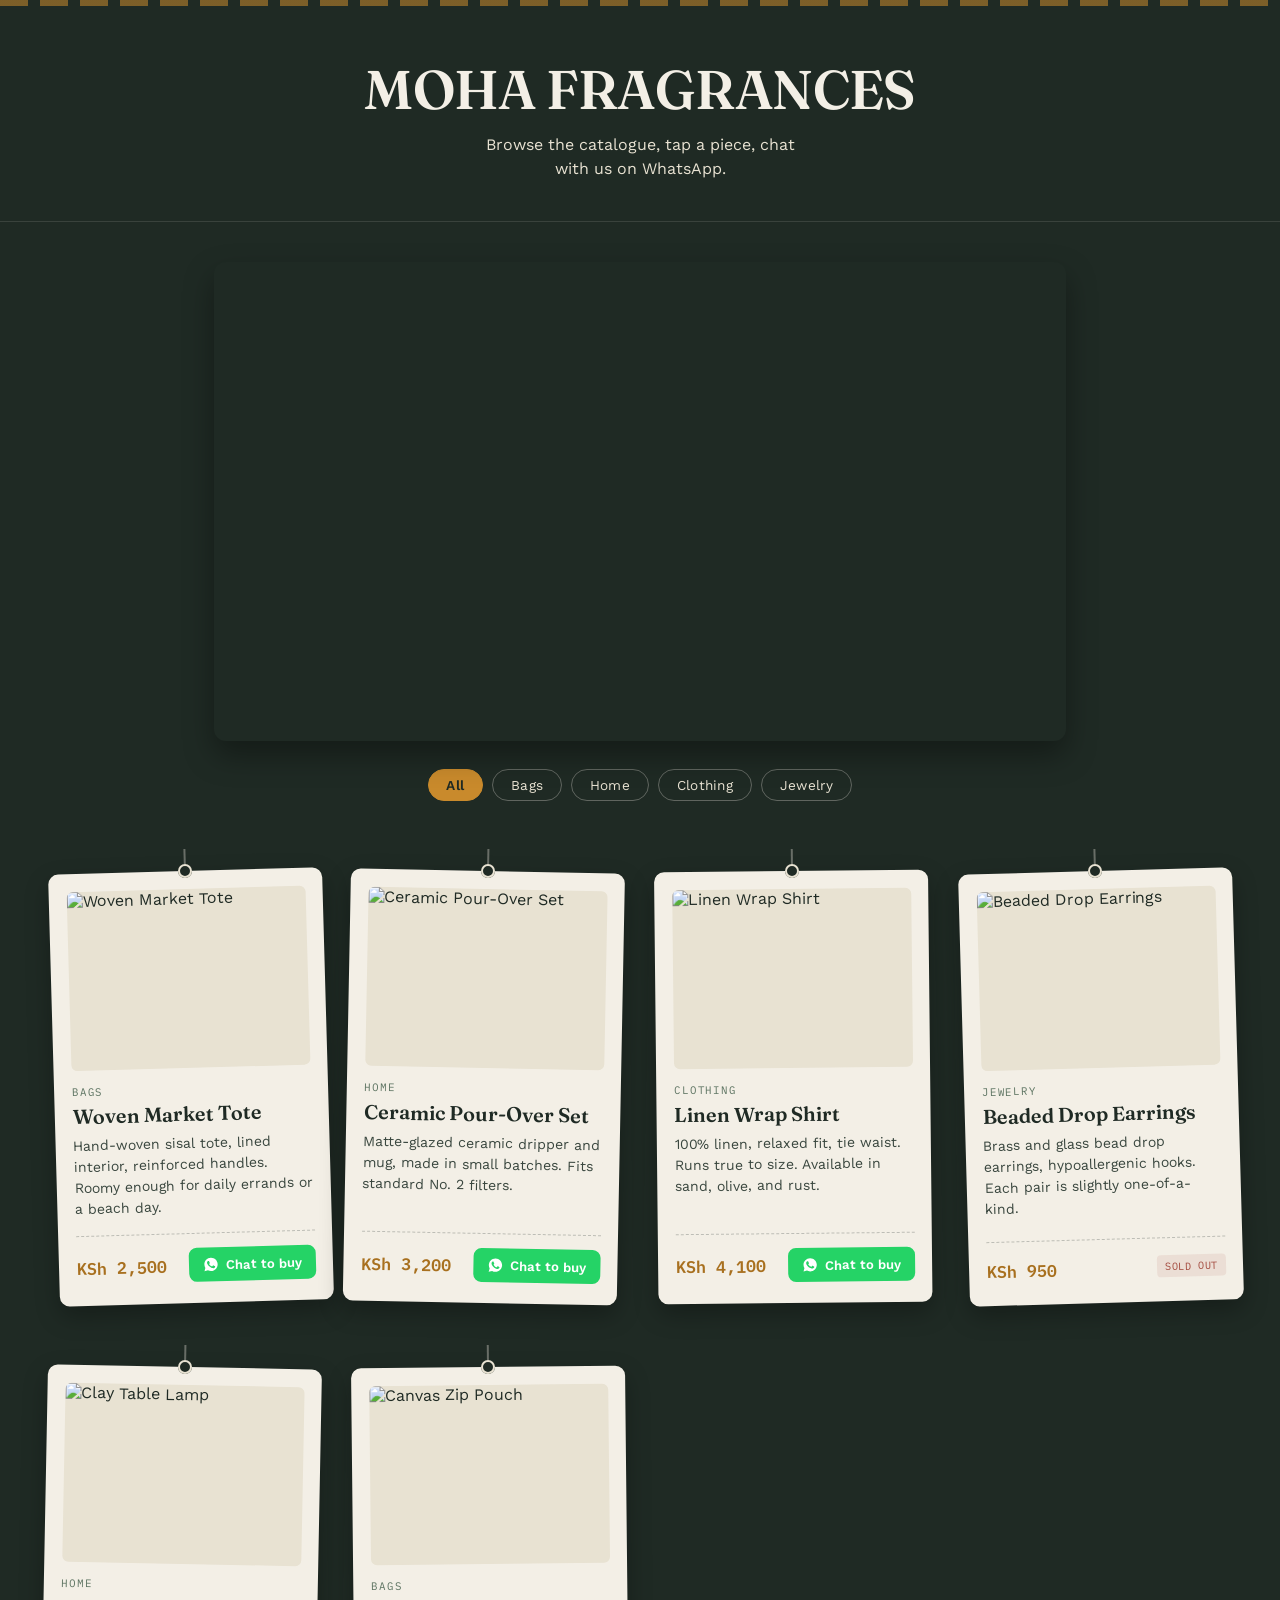
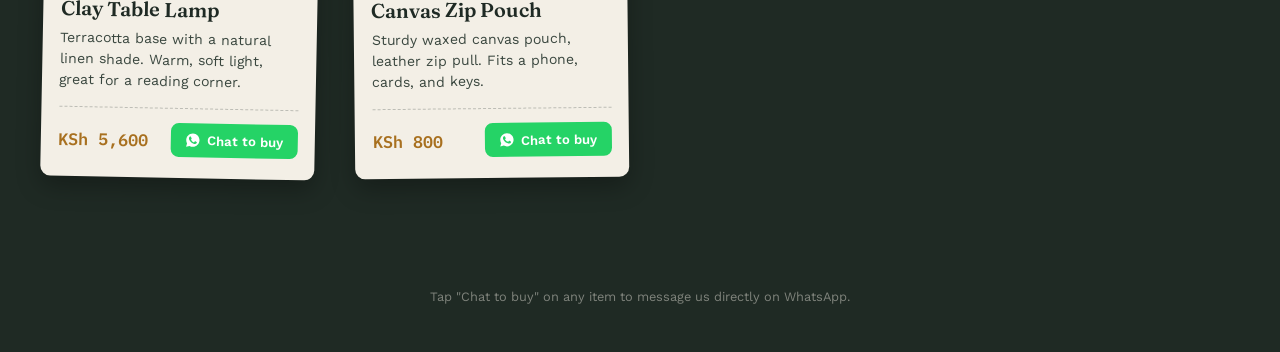
==== index.html @ d9310106 "Update product description" ====
<!DOCTYPE html>
<html lang="en">
<head>
<meta charset="UTF-8" />
<meta name="viewport" content="width=device-width, initial-scale=1.0" />
<title>Catalogue</title>
<link rel="preconnect" href="https://fonts.googleapis.com">
<link href="https://fonts.googleapis.com/css2?family=Fraunces:opsz,wght@9..144,500;9..144,600;9..144,700&family=Work+Sans:wght@400;500;600&family=IBM+Plex+Mono:wght@500;600&display=swap" rel="stylesheet">
<link rel="stylesheet" href="style.css" />
</head>
<body>

  <header class="site-header">
    <h1 class="shop-name" id="shop-name">Shop Name</h1>
    <p class="shop-tagline" id="shop-tagline">Tagline goes here.</p>
  </header>

  <!-- PROMO VIDEO
       Replace YOUR_VIDEO_ID below with your own YouTube video ID.
       Example: if your video URL is https://youtube.com/watch?v=AbC123xyz
       then YOUR_VIDEO_ID is AbC123xyz
       Delete this whole <section> block if you don't want a video. -->
  <section class="promo-video">
    <div class="promo-video-frame">
      <iframe
        src="https://youtube.com/shorts/uyvBPEwo8Z0?si=j4jI0KyuWZogmEG6"
        title="Shop promo video"
        frameborder="0"
        allow="accelerometer; autoplay; clipboard-write; encrypted-media; gyroscope; picture-in-picture"
        allowfullscreen>
      </iframe>
    </div>
  </section>

  <nav class="filter-bar" id="filter-bar" aria-label="Filter by category"></nav>

  <main class="catalogue" id="catalogue" aria-live="polite"></main>

  <footer class="site-footer">
    Tap "Chat to buy" on any item to message us directly on WhatsApp.
  </footer>

  <script src="products.js"></script>
  <script src="script.js"></script>
</body>
</html>
---- style.css ----
/* ---------- Design tokens ---------- */
:root{
  --ink: #1F2A24;        /* deep forest-ink background */
  --ink-soft: #3A473F;
  --paper: #F3EFE6;      /* warm paper card */
  --paper-dim: #E8E2D2;
  --moss: #5C7361;       /* muted secondary */
  --ochre: #C98A2C;      /* accent — price / highlights */
  --ochre-dark: #A8701F;
  --whatsapp: #25D366;   /* reserved ONLY for the chat action */
  --whatsapp-dark: #1DA851;
  --ring: #E6C56B;

  --font-display: "Fraunces", Georgia, serif;
  --font-body: "Work Sans", system-ui, sans-serif;
  --font-mono: "IBM Plex Mono", "Courier New", monospace;
}

*{ box-sizing: border-box; }

html, body{
  margin:0;
  padding:0;
  background: var(--ink);
  color: var(--paper);
  font-family: var(--font-body);
  -webkit-font-smoothing: antialiased;
}

img{ max-width:100%; display:block; }

a{ color:inherit; }

button{ font-family: inherit; cursor:pointer; }

/* ---------- Header ---------- */
.site-header{
  padding: 3.5rem 1.5rem 2.5rem;
  text-align:center;
  position: relative;
  border-bottom: 1px solid rgba(243,239,230,0.12);
}

.site-header::before{
  content:"";
  position:absolute;
  top:0; left:0; right:0;
  height:6px;
  background: repeating-linear-gradient(
    90deg,
    var(--ochre) 0 28px,
    transparent 28px 40px
  );
  opacity:0.55;
}

.shop-name{
  font-family: var(--font-display);
  font-optical-sizing: auto;
  font-weight: 600;
  font-size: clamp(2.2rem, 5vw, 3.4rem);
  margin: 0 0 0.6rem;
  letter-spacing: -0.01em;
}

.shop-tagline{
  font-size: 1rem;
  color: var(--paper-dim);
  max-width: 34ch;
  margin: 0 auto;
  line-height: 1.5;
}

/* ---------- Promo video ---------- */
.promo-video{
  max-width: 900px;
  margin: 2.5rem auto 0;
  padding: 0 1.5rem;
}

.promo-video-frame{
  position: relative;
  width: 100%;
  padding-top: 56.25%; /* 16:9 aspect ratio */
  border-radius: 12px;
  overflow: hidden;
  box-shadow: 0 14px 30px rgba(0,0,0,0.35);
}

.promo-video-frame iframe{
  position: absolute;
  top:0; left:0;
  width:100%;
  height:100%;
  border:0;
}

/* ---------- Filter bar ---------- */
.filter-bar{
  display:flex;
  flex-wrap:wrap;
  gap: 0.6rem;
  justify-content:center;
  padding: 1.75rem 1.5rem 0.5rem;
}

.filter-chip{
  background: transparent;
  border: 1px solid rgba(243,239,230,0.3);
  color: var(--paper-dim);
  padding: 0.45rem 1.1rem;
  border-radius: 999px;
  font-size: 0.85rem;
  letter-spacing: 0.02em;
  transition: all 0.15s ease;
}

.filter-chip:hover{
  border-color: var(--ochre);
  color: var(--paper);
}

.filter-chip.active{
  background: var(--ochre);
  border-color: var(--ochre);
  color: var(--ink);
  font-weight: 600;
}

/* ---------- Catalogue grid ---------- */
.catalogue{
  display:grid;
  grid-template-columns: repeat(auto-fill, minmax(260px, 1fr));
  gap: 2.6rem 1.8rem;
  padding: 2.5rem clamp(1.2rem, 4vw, 3rem) 5rem;
  max-width: 1300px;
  margin: 0 auto;
}

/* ---------- Product card = hang tag ---------- */
.tag-wrap{
  position: relative;
  padding-top: 22px; /* room for the string */
}

.tag-string{
  position:absolute;
  top:0; left:50%;
  width:2px;
  height:22px;
  background: rgba(243,239,230,0.35);
  transform: translateX(-50%) rotate(var(--tilt, 0deg));
  transform-origin: bottom center;
}

.product-card{
  background: var(--paper);
  color: var(--ink);
  border-radius: 10px;
  padding: 1.1rem 1.1rem 1.3rem;
  transform: rotate(var(--tilt, 0deg));
  transform-origin: top center;
  box-shadow: 0 10px 24px rgba(0,0,0,0.28);
  transition: transform 0.25s ease, box-shadow 0.25s ease;
  display:flex;
  flex-direction:column;
  height:100%;
}

.tag-wrap:nth-child(3n+1){ --tilt: -1.6deg; }
.tag-wrap:nth-child(3n+2){ --tilt: 1.1deg; }
.tag-wrap:nth-child(3n+3){ --tilt: -0.6deg; }

.product-card:hover{
  transform: rotate(0deg) translateY(-4px);
  box-shadow: 0 16px 32px rgba(0,0,0,0.34);
}

.punch-hole{
  position:absolute;
  top: 22px;
  left:50%;
  transform: translate(-50%, -50%);
  width:14px; height:14px;
  background: var(--ink);
  border-radius:50%;
  box-shadow: inset 0 0 0 2px var(--paper-dim);
  z-index:2;
}

.product-image{
  width:100%;
  aspect-ratio: 4/3;
  object-fit: cover;
  border-radius: 6px;
  margin-bottom: 0.9rem;
  background: var(--paper-dim);
}

.product-category{
  font-family: var(--font-mono);
  font-size: 0.68rem;
  letter-spacing: 0.08em;
  text-transform: uppercase;
  color: var(--moss);
  margin-bottom: 0.3rem;
}

.product-name{
  font-family: var(--font-display);
  font-weight: 600;
  font-size: 1.25rem;
  margin: 0 0 0.4rem;
  line-height:1.25;
}

.product-desc{
  font-size: 0.88rem;
  color: var(--ink-soft);
  line-height: 1.5;
  margin: 0 0 1rem;
  flex-grow:1;
}

.product-footer{
  display:flex;
  align-items:center;
  justify-content:space-between;
  gap: 0.6rem;
  border-top: 1px dashed rgba(31,42,36,0.25);
  padding-top: 0.9rem;
}

.product-price{
  font-family: var(--font-mono);
  font-size: 1.05rem;
  font-weight: 600;
  color: var(--ochre-dark);
}

.out-of-stock-badge{
  font-family: var(--font-mono);
  font-size: 0.65rem;
  letter-spacing: 0.06em;
  text-transform: uppercase;
  color: #A34A3E;
  background: rgba(163,74,62,0.1);
  padding: 0.25rem 0.5rem;
  border-radius: 4px;
}

.chat-btn{
  display:inline-flex;
  align-items:center;
  gap: 0.4rem;
  background: var(--whatsapp);
  color: #fff;
  border:none;
  padding: 0.55rem 0.9rem;
  border-radius: 8px;
  font-size: 0.82rem;
  font-weight: 600;
  transition: background 0.15s ease, transform 0.1s ease;
  text-decoration:none;
}

.chat-btn:hover{ background: var(--whatsapp-dark); }
.chat-btn:active{ transform: scale(0.97); }

.chat-btn.disabled{
  background: var(--paper-dim);
  color: var(--ink-soft);
  pointer-events:none;
}

.chat-btn svg{ width:16px; height:16px; flex-shrink:0; }

/* ---------- Empty state ---------- */
.empty-state{
  text-align:center;
  padding: 4rem 1rem;
  color: var(--paper-dim);
  font-family: var(--font-body);
  grid-column: 1 / -1;
}

/* ---------- Footer ---------- */
.site-footer{
  text-align:center;
  padding: 2rem 1rem 3rem;
  color: rgba(243,239,230,0.45);
  font-size: 0.8rem;
}

/* ---------- Accessibility ---------- */
a:focus-visible, button:focus-visible{
  outline: 2px solid var(--ring);
  outline-offset: 2px;
}

@media (prefers-reduced-motion: reduce){
  .product-card{ transition:none; }
}
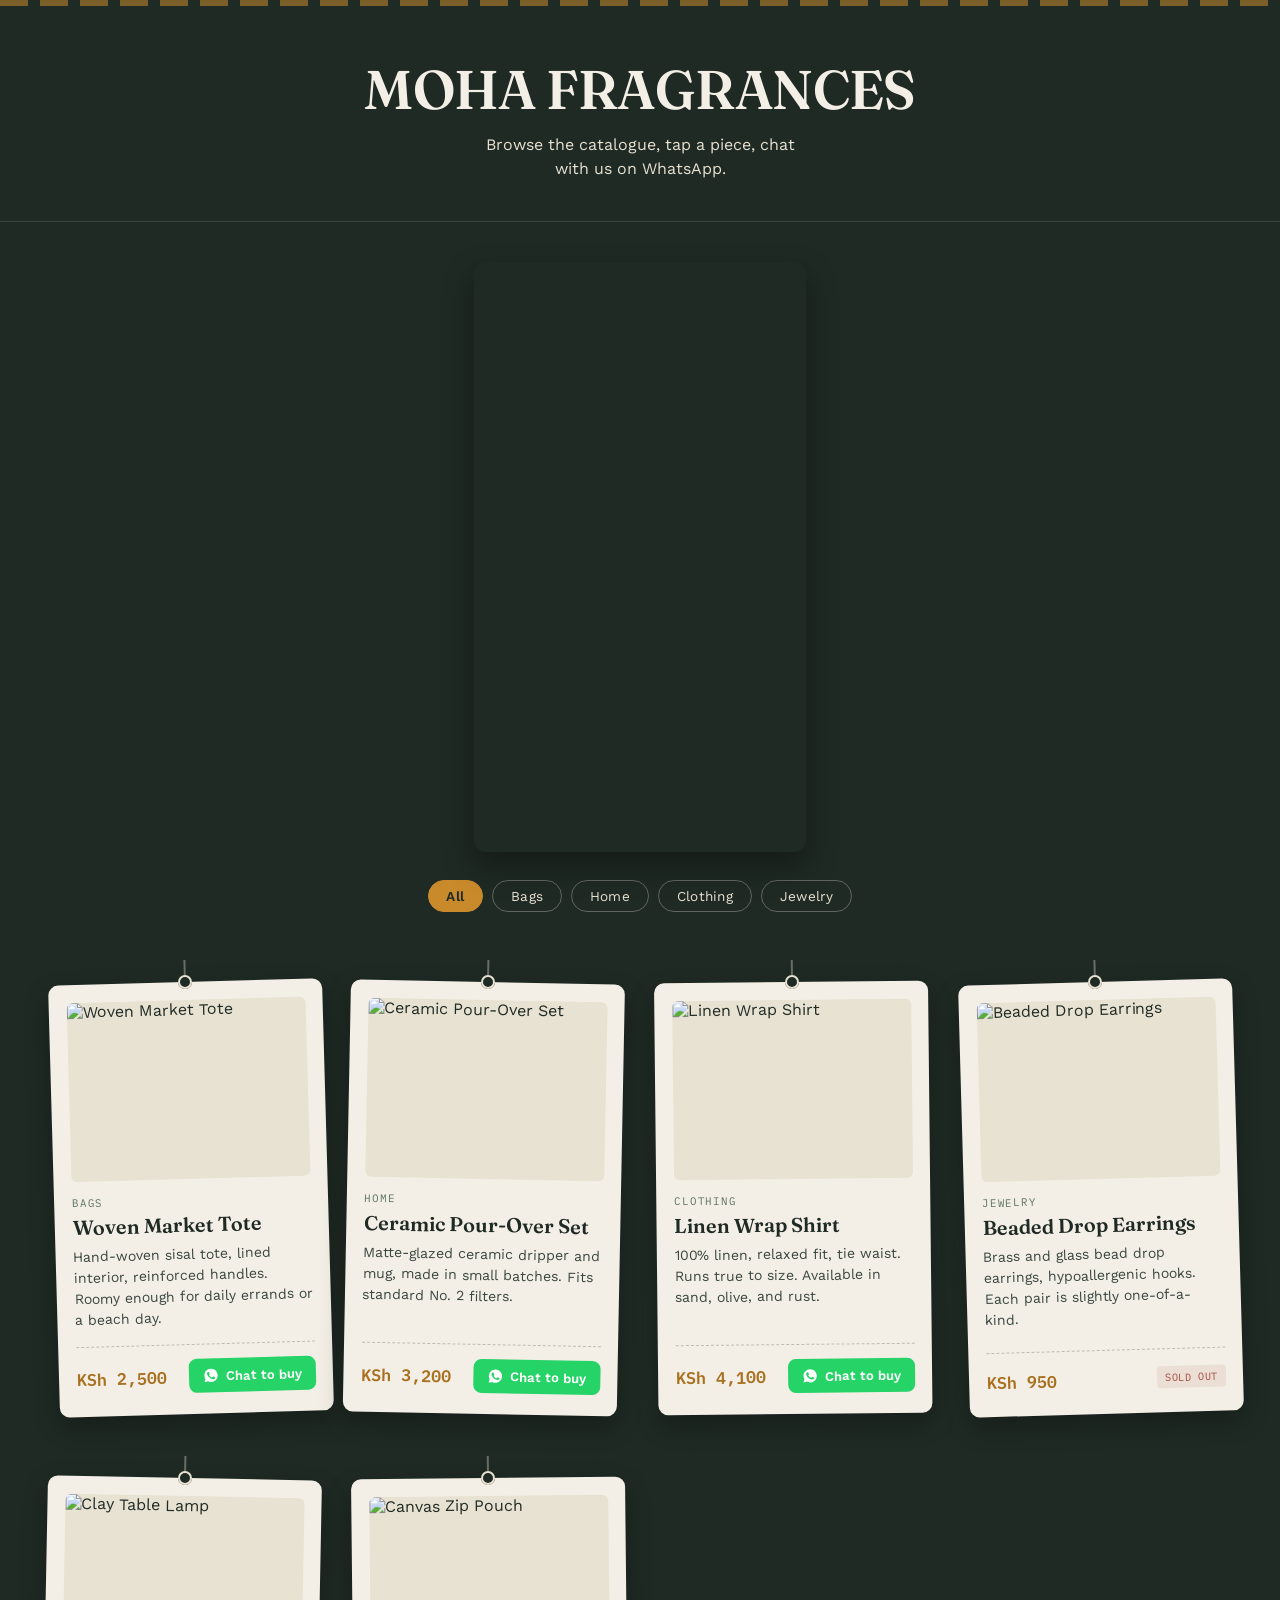
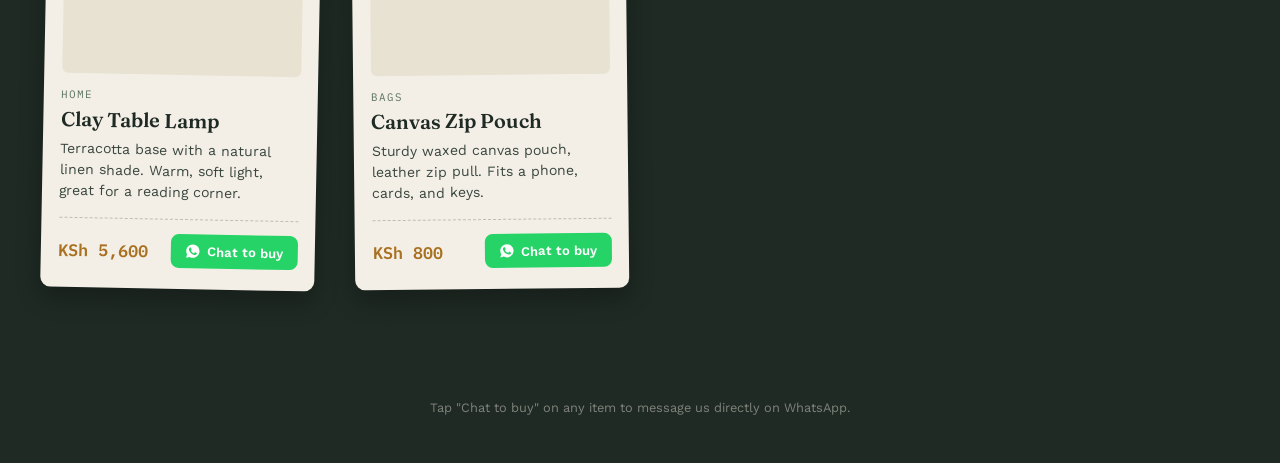
==== commit ac278ef8: "Autoplay muted looping video" ====
--- a/index.html
+++ b/index.html
@@ -23,7 +23,7 @@
   <section class="promo-video">
     <div class="promo-video-frame">
       <iframe
-        src="https://youtube.com/shorts/uyvBPEwo8Z0?si=j4jI0KyuWZogmEG6"
+        src="https://www.youtube.com/embed/uyvBPEwo8Z0?autoplay=1&mute=1&loop=1&playlist=uyvBPEwo8Z0&controls=0&showinfo=0&modestbranding=1&rel=0&playsinline=1"
         title="Shop promo video"
         frameborder="0"
         allow="accelerometer; autoplay; clipboard-write; encrypted-media; gyroscope; picture-in-picture"
--- a/style.css
+++ b/style.css
@@ -73,7 +73,7 @@
 
 /* ---------- Promo video ---------- */
 .promo-video{
-  max-width: 900px;
+  max-width: 380px;
   margin: 2.5rem auto 0;
   padding: 0 1.5rem;
 }
@@ -81,7 +81,7 @@
 .promo-video-frame{
   position: relative;
   width: 100%;
-  padding-top: 56.25%; /* 16:9 aspect ratio */
+  padding-top: 177.77%; /* 9:16 portrait ratio, for vertical Shorts video */
   border-radius: 12px;
   overflow: hidden;
   box-shadow: 0 14px 30px rgba(0,0,0,0.35);
@@ -93,6 +93,7 @@
   width:100%;
   height:100%;
   border:0;
+  pointer-events: none; /* prevents clicks from opening YouTube / showing controls */
 }
 
 /* ---------- Filter bar ---------- */
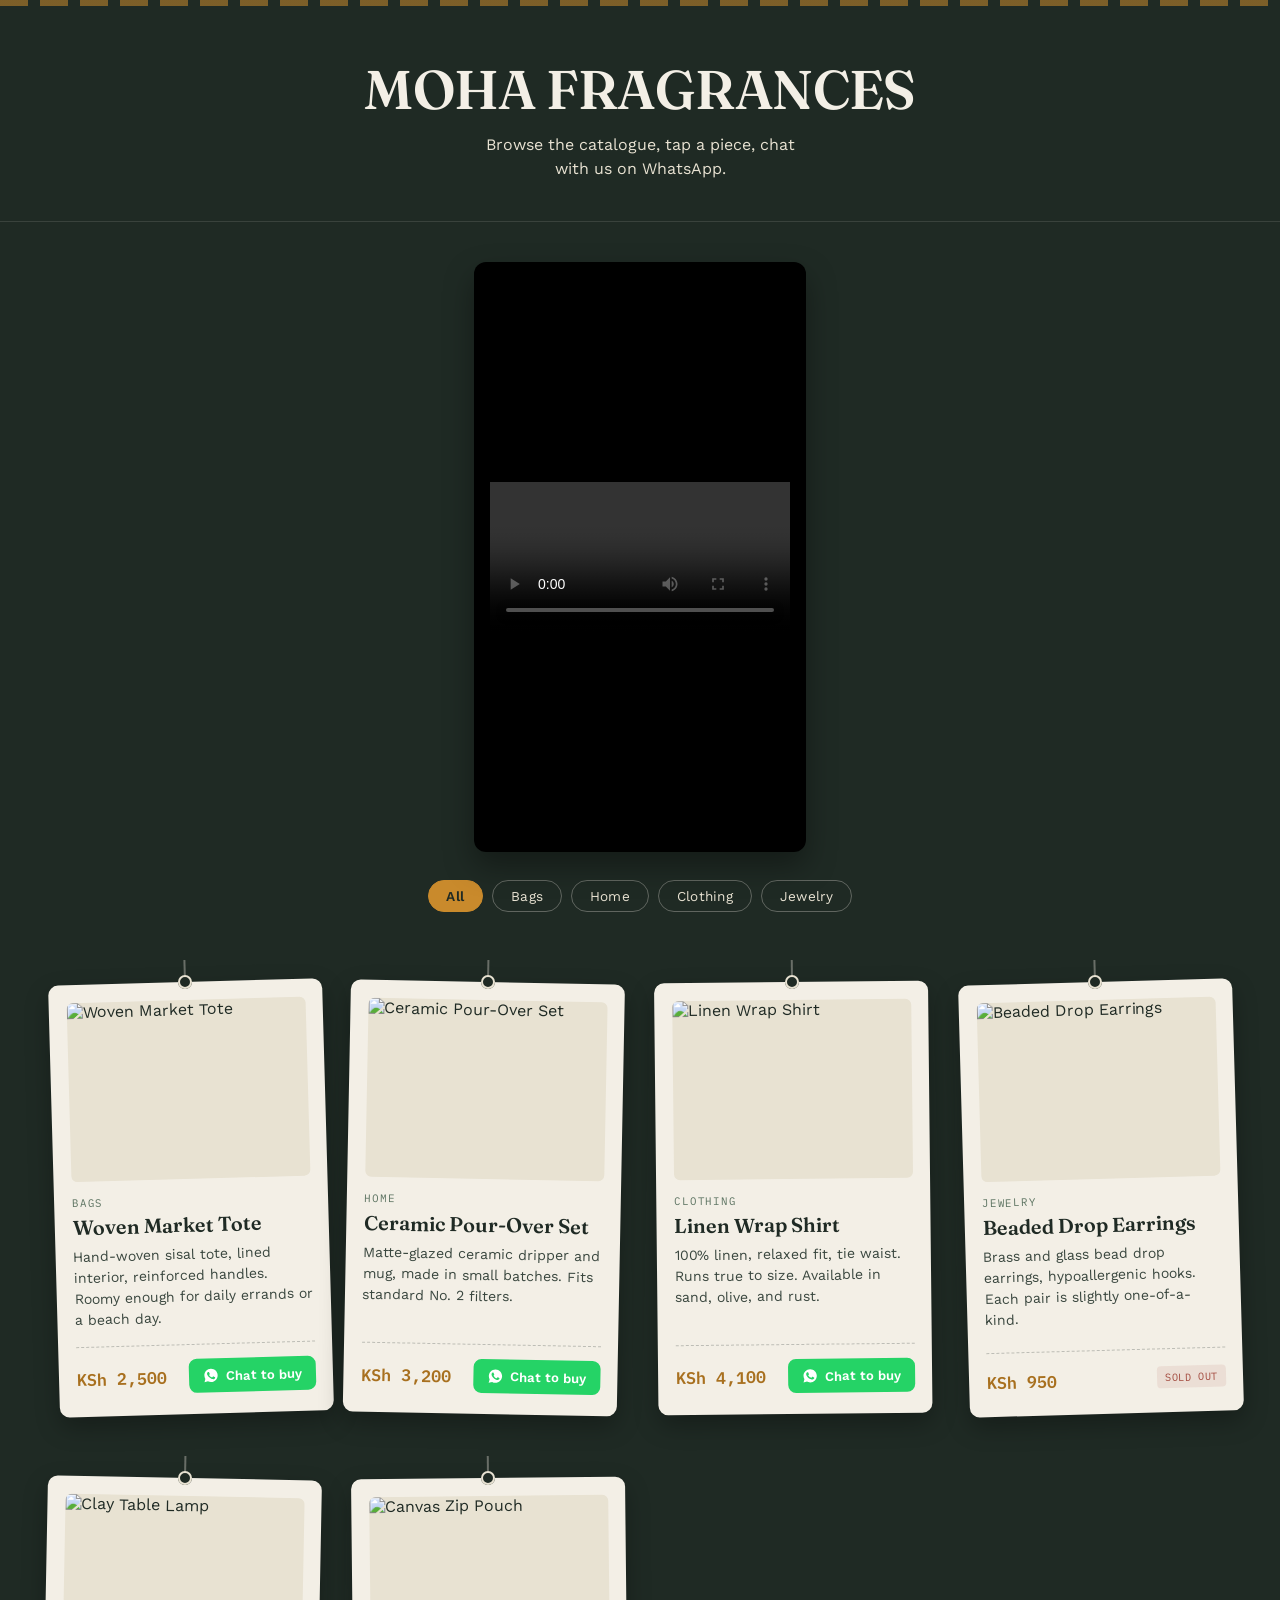
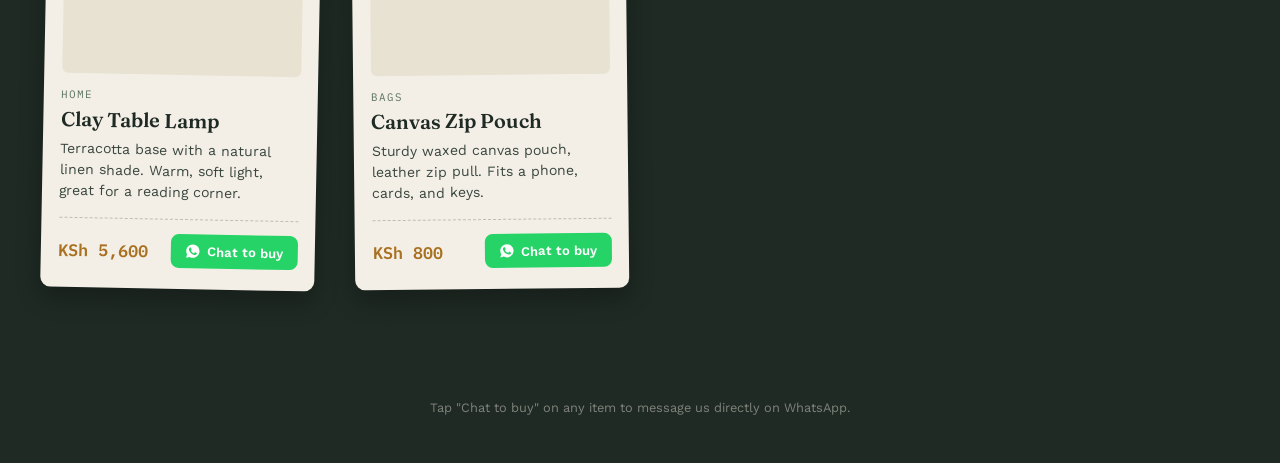
==== commit b26b1628: "Autoplay muted looping video" ====
--- a/index.html
+++ b/index.html
@@ -23,7 +23,7 @@
   <section class="promo-video">
     <div class="promo-video-frame">
       <iframe
-        src="https://www.youtube.com/embed/uyvBPEwo8Z0?autoplay=1&mute=1&loop=1&playlist=uyvBPEwo8Z0&controls=0&showinfo=0&modestbranding=1&rel=0&playsinline=1"
+        src="videos/WhatsApp Video 2026-09-01 at 09.18.30.mp4"
         title="Shop promo video"
         frameborder="0"
         allow="accelerometer; autoplay; clipboard-write; encrypted-media; gyroscope; picture-in-picture"
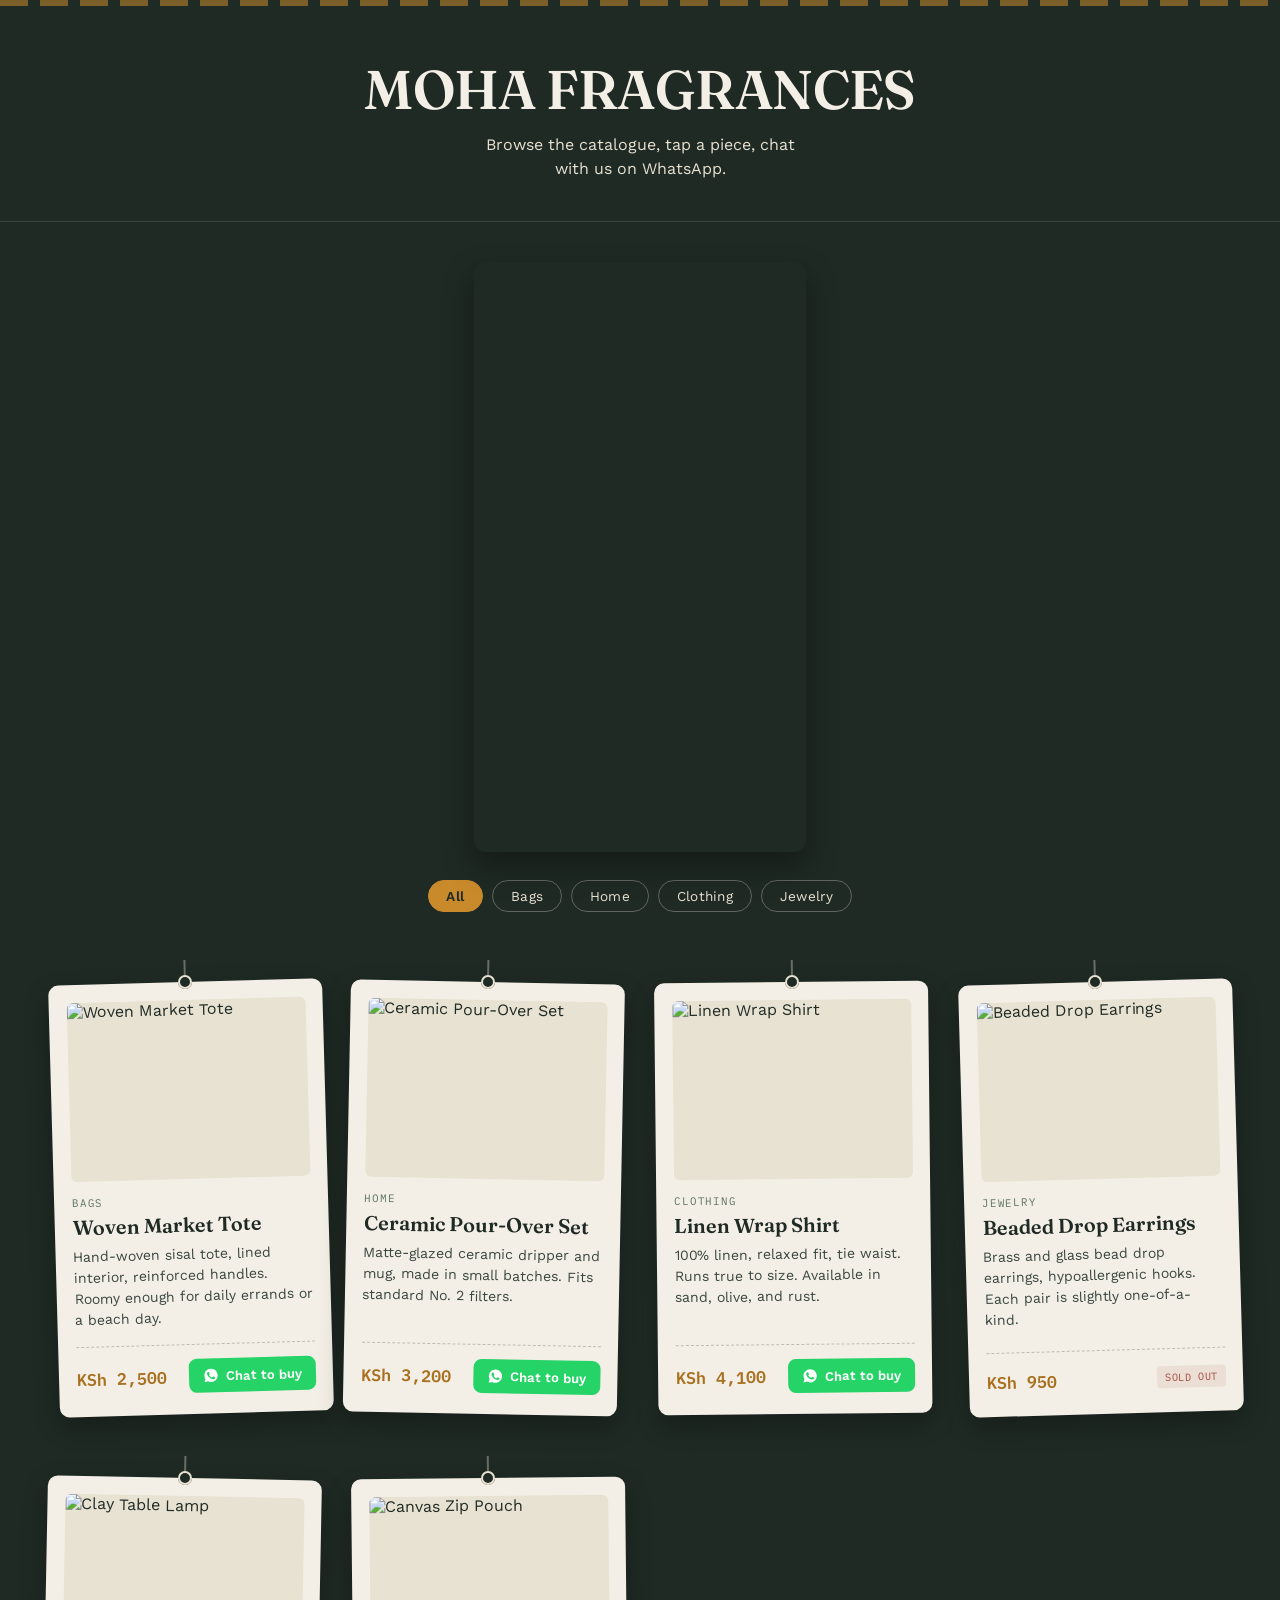
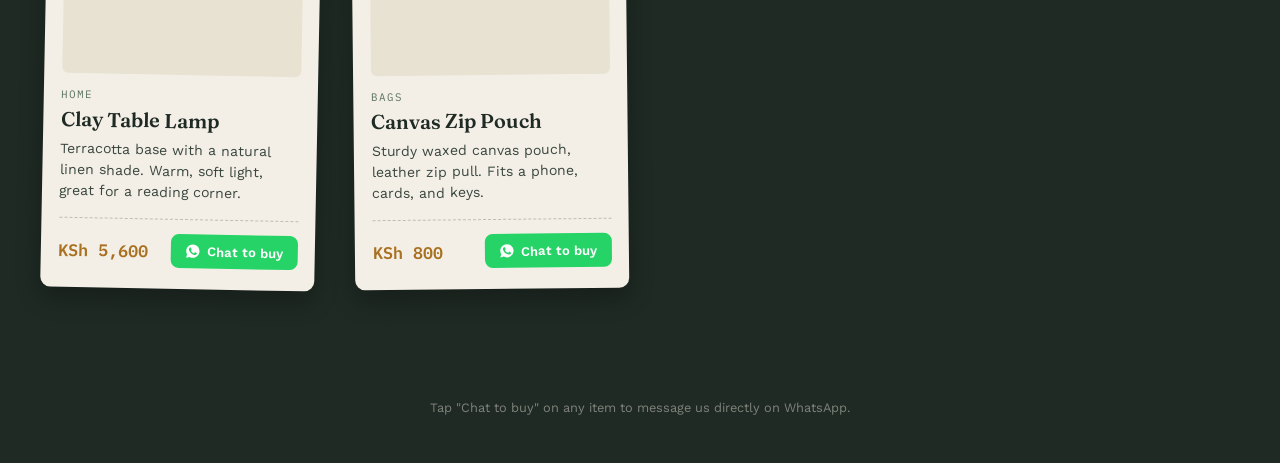
==== commit 9619dec6: "Update product description" ====
--- a/index.html
+++ b/index.html
@@ -16,19 +16,20 @@
   </header>
 
   <!-- PROMO VIDEO
-       Replace YOUR_VIDEO_ID below with your own YouTube video ID.
-       Example: if your video URL is https://youtube.com/watch?v=AbC123xyz
-       then YOUR_VIDEO_ID is AbC123xyz
+       Put your video file in this same folder and name it promo.mp4
+       (or change the filename below to match yours).
        Delete this whole <section> block if you don't want a video. -->
   <section class="promo-video">
     <div class="promo-video-frame">
-      <iframe
-        src="videos/WhatsApp Video 2026-09-01 at 09.18.30.mp4"
-        title="Shop promo video"
-        frameborder="0"
-        allow="accelerometer; autoplay; clipboard-write; encrypted-media; gyroscope; picture-in-picture"
-        allowfullscreen>
-      </iframe>
+      <video
+        src="promo.mp4"
+        autoplay
+        muted
+        loop
+        playsinline
+        disablepictureinpicture
+        disableremoteplayback>
+      </video>
     </div>
   </section>
 
--- a/style.css
+++ b/style.css
@@ -87,13 +87,14 @@
   box-shadow: 0 14px 30px rgba(0,0,0,0.35);
 }
 
-.promo-video-frame iframe{
+.promo-video-frame video{
   position: absolute;
   top:0; left:0;
   width:100%;
   height:100%;
   border:0;
-  pointer-events: none; /* prevents clicks from opening YouTube / showing controls */
+  object-fit: cover;
+  pointer-events: none; /* stops clicks from ever revealing controls */
 }
 
 /* ---------- Filter bar ---------- */
